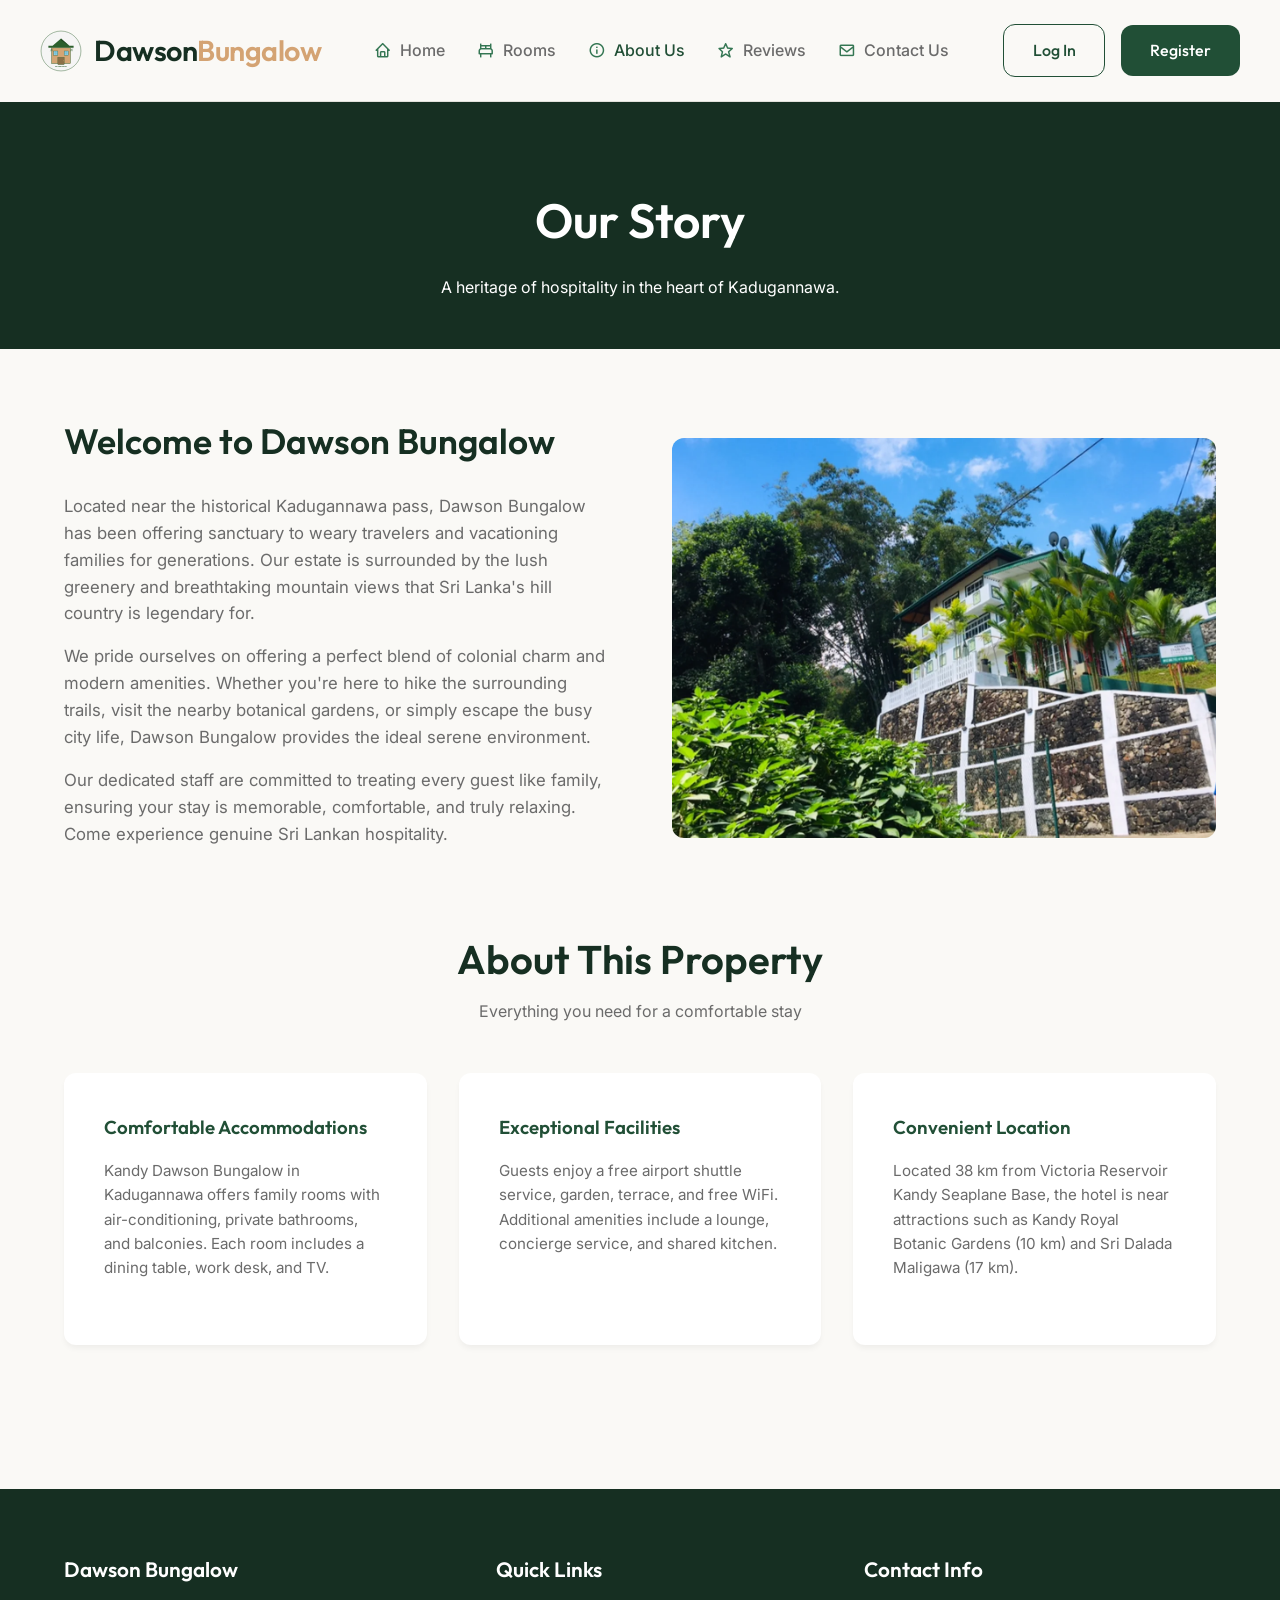
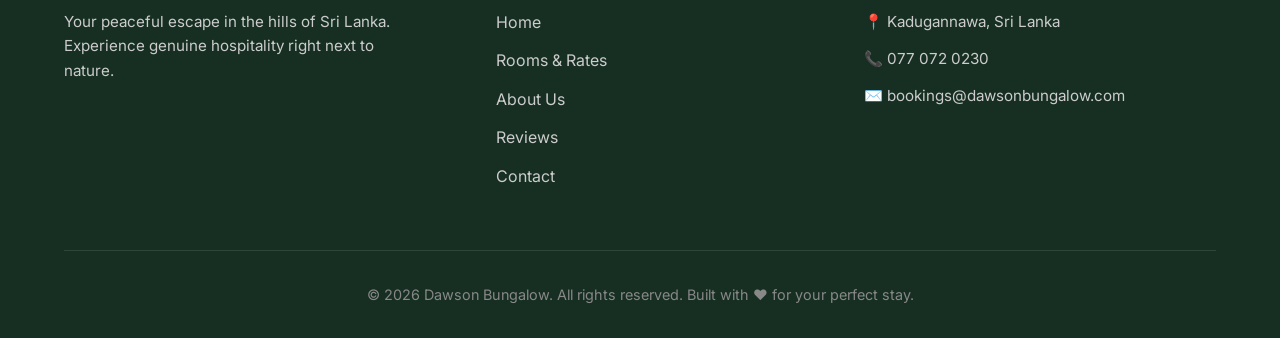
==== about.html @ fb382f40 "Add project files" ====
<!DOCTYPE html>
<html lang="en">
<head>
    <meta charset="UTF-8">
    <meta name="viewport" content="width=device-width, initial-scale=1.0">
    <title>About Us | Dawson Bungalow</title>
    <link rel="stylesheet" href="assets/css/styles.css">
    <link rel="icon" type="image/svg+xml" href="assets/images/logo.svg">
    <style>
        .page-header {
            background-color: var(--primary-dark);
            color: white;
            padding: 5rem 0 3rem;
            text-align: center;
        }
        .page-header h1 {
            color: white;
            font-size: 3rem;
            margin-bottom: 1rem;
        }
        .about-content {
            display: flex;
            gap: 4rem;
            align-items: center;
            padding: 4rem 0;
        }
        .about-text {
            flex: 1;
        }
        .about-text h2 {
            font-size: 2.2rem;
            margin-bottom: 1.5rem;
        }
        .about-text p {
            margin-bottom: 1rem;
            color: var(--text-light);
            font-size: 1.05rem;
        }
        .about-image {
            flex: 1;
            height: 400px;
            border-radius: var(--radius);
            overflow: hidden;
        }
        @media (max-width: 768px) {
            .about-content {
                flex-direction: column;
            }
        }
    </style>
    <link href='https://unpkg.com/boxicons@2.1.4/css/boxicons.min.css' rel='stylesheet'>
</head>
<body>
    <!-- Navbar -->
    <nav class="navbar container">
        <div class="nav-brand">
            <a href="index.html">
                <img src="assets/images/logo.svg" alt="Dawson Bungalow Logo" class="logo">
                <h1>Dawson<span>Bungalow</span></h1>
            </a>
        </div>
        <button class="mobile-menu-btn" aria-label="Toggle mobile menu">
            <span></span>
            <span></span>
            <span></span>
        </button>
        <ul class="nav-links">
            <li><a href="index.html">Home</a></li>
            <li><a href="rooms.html">Rooms</a></li>
            <li><a href="about.html" class="active">About Us</a></li>
            <li><a href="reviews.html">Reviews</a></li>
            <li><a href="contact.html">Contact Us</a></li>
        </ul>
        <div class="nav-actions">
            <a href="login.html" class="btn btn-outline">Log In</a>
            <a href="register.html" class="btn btn-primary">Register</a>
        </div>
    </nav>

    <!-- Page Header -->
    <div class="page-header">
        <div class="container">
            <h1>Our Story</h1>
            <p>A heritage of hospitality in the heart of Kadugannawa.</p>
        </div>
    </div>

    <!-- About Section -->
    <section class="container">
        <div class="about-content">
            <div class="about-text">
                <h2>Welcome to Dawson Bungalow</h2>
                <p>Located near the historical Kadugannawa pass, Dawson Bungalow has been offering sanctuary to weary travelers and vacationing families for generations. Our estate is surrounded by the lush greenery and breathtaking mountain views that Sri Lanka's hill country is legendary for.</p>
                <p>We pride ourselves on offering a perfect blend of colonial charm and modern amenities. Whether you're here to hike the surrounding trails, visit the nearby botanical gardens, or simply escape the busy city life, Dawson Bungalow provides the ideal serene environment.</p>
                <p>Our dedicated staff are committed to treating every guest like family, ensuring your stay is memorable, comfortable, and truly relaxing. Come experience genuine Sri Lankan hospitality.</p>
            </div>
            <div class="about-image">
                <img src="assets/images/123.webp" alt="Dawson Bungalow Exterior" style="width: 100%; height: 100%; object-fit: cover;">
            </div>
        </div>
    </section>

    <!-- Property Details Section -->
    <section class="container" style="padding-bottom: 5rem;">
        <div class="section-title">
            <h2>About This Property</h2>
            <p>Everything you need for a comfortable stay</p>
        </div>
        <div class="grid-3">
            <div style="background: var(--bg-white); padding: 2.5rem; border-radius: var(--radius); box-shadow: var(--shadow-sm);">
                <h3 style="margin-bottom: 1rem; color: var(--primary);">Comfortable Accommodations</h3>
                <p style="color: var(--text-light); font-size: 0.95rem;">Kandy Dawson Bungalow in Kadugannawa offers family rooms with air-conditioning, private bathrooms, and balconies. Each room includes a dining table, work desk, and TV.</p>
            </div>
            <div style="background: var(--bg-white); padding: 2.5rem; border-radius: var(--radius); box-shadow: var(--shadow-sm);">
                <h3 style="margin-bottom: 1rem; color: var(--primary);">Exceptional Facilities</h3>
                <p style="color: var(--text-light); font-size: 0.95rem;">Guests enjoy a free airport shuttle service, garden, terrace, and free WiFi. Additional amenities include a lounge, concierge service, and shared kitchen.</p>
            </div>
            <div style="background: var(--bg-white); padding: 2.5rem; border-radius: var(--radius); box-shadow: var(--shadow-sm);">
                <h3 style="margin-bottom: 1rem; color: var(--primary);">Convenient Location</h3>
                <p style="color: var(--text-light); font-size: 0.95rem;">Located 38 km from Victoria Reservoir Kandy Seaplane Base, the hotel is near attractions such as Kandy Royal Botanic Gardens (10 km) and Sri Dalada Maligawa (17 km).<br><br><small><i></i></small></p>
            </div>
        </div>
    </section>

    <!-- Footer -->
    <footer>
        <div class="container">
            <div class="footer-grid">
                <div class="footer-col">
                    <h3>Dawson Bungalow</h3>
                    <p>Your peaceful escape in the hills of Sri Lanka. Experience genuine hospitality right next to nature.</p>
                </div>
                <div class="footer-col" style="padding-left: 2rem;">
                    <h3>Quick Links</h3>
                    <a href="index.html">Home</a>
                    <a href="rooms.html">Rooms & Rates</a>
                    <a href="about.html">About Us</a>
                    <a href="reviews.html">Reviews</a>
                    <a href="contact.html">Contact</a>
                </div>
                <div class="footer-col">
                    <h3>Contact Info</h3>
                    <p>📍 Kadugannawa, Sri Lanka</p>
                    <p>📞 077 072 0230</p>
                    <p>✉️ bookings@dawsonbungalow.com</p>
                </div>
            </div>
            <div class="footer-bottom">
                &copy; 2026 Dawson Bungalow. All rights reserved. Built with ❤️ for your perfect stay.
            </div>
        </div>
    </footer>

    <!-- Back to Top Button -->
    <button id="backToTop" class="back-to-top" aria-label="Back to top">
        <i class='bx bx-chevron-up'></i>
    </button>

    <script src="assets/js/custom-alert.js"></script>
    <script src="assets/js/main.js"></script>
</body>
</html>
---- assets/css/styles.css ----
@import url('https://fonts.googleapis.com/css2?family=Outfit:wght@300;400;500;600;700&family=Inter:wght@400;500;600&display=swap');

:root {
  --primary-dark: #162f22;
  --primary: #214f36;
  --primary-light: #347653;
  --secondary: #d4a373;
  --secondary-light: #eaddcf;
  --bg-color: #faf9f6;
  /* Warm off-white */
  --bg-white: #ffffff;
  --text-main: #2b2b2b;
  --text-light: #6b6b6b;
  --border-color: #e2e0db;
  --transition: all 0.3s ease;
  --shadow-sm: 0 4px 6px -1px rgba(0, 0, 0, 0.05);
  --shadow-md: 0 10px 15px -3px rgba(0, 0, 0, 0.08);
  --radius: 12px;
}

* {
  margin: 0;
  padding: 0;
  box-sizing: border-box;
}


.room-slider {
  position: relative;
  width: 100%;
  height: 100%;
  overflow: hidden;
}

.room-slide {
  position: absolute;
  width: 100%;
  height: 100%;
  object-fit: cover;
  display: none;
}

.room-slide.active {
  display: block;
}

.slide-btn {
  position: absolute;
  top: 50%;
  transform: translateY(-50%);
  background: rgba(0, 0, 0, 0.5);
  color: white;
  border: none;
  padding: 6px 10px;
  cursor: pointer;
  z-index: 2;
}

.slide-btn.prev {
  left: 10px;
}

.slide-btn.next {
  right: 10px;
}

body {
  font-family: 'Inter', sans-serif;
  background-color: var(--bg-color);
  color: var(--text-main);
  line-height: 1.6;
}

h1,
h2,
h3,
h4,
h5,
h6 {
  font-family: 'Outfit', sans-serif;
  color: var(--primary-dark);
  font-weight: 600;
}

a {
  text-decoration: none;
  color: inherit;
  transition: var(--transition);
}

ul {
  list-style: none;
}

/* Utilities */
.container {
  max-width: 1200px;
  margin: 0 auto;
  padding: 0 1.5rem;
}

@media (max-width: 600px) {
  .container {
    padding: 0 1rem;
  }
}

.btn {
  display: inline-block;
  padding: 0.8rem 1.8rem;
  border-radius: var(--radius);
  font-weight: 500;
  font-family: 'Outfit', sans-serif;
  cursor: pointer;
  transition: var(--transition);
  border: none;
  text-align: center;
}

.btn-primary {
  background-color: var(--primary);
  color: white;
}

.btn-primary:hover {
  background-color: var(--primary-dark);
  transform: translateY(-2px);
  box-shadow: var(--shadow-md);
}

.btn-secondary {
  background-color: var(--secondary);
  color: white;
}

.btn-secondary:hover {
  background-color: #c09164;
  transform: translateY(-2px);
}

.btn-outline {
  border: 1px solid var(--primary);
  color: var(--primary);
  background: transparent;
}

.btn-outline:hover {
  background-color: var(--primary);
  color: white;
}

/* Image Placeholders */
.img-placeholder {
  background-color: #e5e5e5;
  display: flex;
  align-items: center;
  justify-content: center;
  color: #999;
  font-family: 'Outfit', sans-serif;
  text-transform: uppercase;
  letter-spacing: 2px;
  font-size: 0.9rem;
}

/* Navbar */
.navbar {
  display: flex;
  justify-content: space-between;
  align-items: center;
  padding: 1.5rem 0;
  border-bottom: 1px solid var(--border-color);
}

.nav-brand {
  display: flex;
  align-items: center;
}

.nav-brand a {
  display: inline-flex;
  align-items: center;
  gap: 0.75rem;
}

.nav-brand img {
  width: 42px;
  height: 42px;
  display: block;
  object-fit: contain;
}

.nav-brand h1 {
  font-size: 1.8rem;
  letter-spacing: -0.5px;
  margin: 0;
  line-height: 1;
}

.nav-brand span {
  color: var(--secondary);
}

.nav-links {
  display: flex;
  gap: 2rem;
  align-items: center;
}

.nav-links li a {
  font-weight: 500;
  color: var(--text-light);
  display: flex;
  align-items: center;
  gap: 8px;
  transition: var(--transition);
}

.nav-links li a i {
  color: var(--primary-light);
  font-size: 1.1rem;
}

.nav-links li a:hover,
.nav-links li a.active {
  color: var(--primary);
}

.nav-actions {
  display: flex;
  gap: 1rem;
  align-items: center;
}

.mobile-only-actions,
.mobile-sidebar-header {
  display: none;
}

/* Hero Section */
.hero {
  height: 80vh;
  min-height: 600px;
  position: relative;
  overflow: hidden;
  border-radius: 0 0 40px 40px;
  margin-bottom: 4rem;
}

.hero-overlay {
  position: absolute;
  top: 0;
  left: 0;
  width: 100%;
  height: 100%;
  background: linear-gradient(to bottom, rgba(0, 0, 0, 0.2) 0%, rgba(22, 47, 34, 0.7) 100%);
  z-index: 1;
}

/* Hero Slideshow */
.hero-slideshow {
  position: absolute;
  width: 100%;
  height: 100%;
  top: 0;
  left: 0;
  background-color: var(--primary-dark);
}

.hero-slide {
  position: absolute;
  top: 0;
  left: 0;
  width: 100%;
  height: 100%;
  object-fit: cover;
  opacity: 0;
  transition: opacity 1.5s ease-in-out;
}

.hero-slide.active {
  opacity: 1;
}

.hero-content {
  position: absolute;
  top: 50%;
  left: 50%;
  transform: translate(-50%, -50%);
  z-index: 2;
  text-align: center;
  color: white;
  width: 90%;
  max-width: 800px;
}

.hero-content h1 {
  color: white;
  font-size: 4rem;
  margin-bottom: 1rem;
  line-height: 1.1;
}

.hero-content p {
  font-size: 1.2rem;
  margin-bottom: 2rem;
  opacity: 0.9;
}

/* Slider Arrows */
.slider-arrow {
  position: absolute;
  top: 50%;
  transform: translateY(-50%);
  z-index: 3;
  background: rgba(255, 255, 255, 0.2);
  border: none;
  color: white;
  font-size: 2rem;
  width: 50px;
  height: 50px;
  border-radius: 50%;
  cursor: pointer;
  display: flex;
  align-items: center;
  justify-content: center;
  transition: all 0.3s ease;
  backdrop-filter: blur(10px);
  opacity: 0;
}

.hero:hover .slider-arrow {
  opacity: 1;
}

.slider-arrow:hover {
  background: rgba(255, 255, 255, 0.3);
  transform: translateY(-50%) scale(1.1);
}

.slider-prev {
  left: 2rem;
}

.slider-next {
  right: 2rem;
}

/* =============================================
   Guesthouse Gallery Section — Premium Redesign
   ============================================= */

.gh-gallery-section {
  background: linear-gradient(180deg, var(--bg-color) 0%, #edf4ef 50%, var(--bg-color) 100%);
  padding: 2rem 0 6rem;
}

/* Header */
.gh-header {
  text-align: center;
  margin-bottom: 3rem;
}

.gh-eyebrow {
  display: inline-block;
  background: linear-gradient(135deg, var(--primary-light), var(--secondary));
  color: #fff;
  font-family: 'Outfit', sans-serif;
  font-size: 0.8rem;
  font-weight: 600;
  letter-spacing: 2px;
  text-transform: uppercase;
  padding: 0.35rem 1.1rem;
  border-radius: 50px;
  margin-bottom: 1rem;
}

.gh-header h2 {
  font-size: 2.5rem;
  margin-bottom: 0.5rem;
}

.gh-header p {
  color: var(--text-light);
  font-size: 1.05rem;
}

/* Video wrapper */
.gh-video-wrapper {
  position: relative;
  max-width: 960px;
  margin: 0 auto 3rem;
  border-radius: 20px;
  overflow: hidden;
  box-shadow: 0 20px 60px rgba(33, 79, 54, 0.22), 0 4px 16px rgba(0,0,0,0.12);
}

.gh-video {
  width: 100%;
  display: block;
  max-height: 540px;
  object-fit: cover;
  background: #000;
}

/* Floating badge */
.gh-video-badge {
  position: absolute;
  top: 1.2rem;
  left: 1.2rem;
  z-index: 3;
  background: rgba(33, 79, 54, 0.88);
  backdrop-filter: blur(8px);
  color: #fff;
  font-family: 'Outfit', sans-serif;
  font-size: 0.82rem;
  font-weight: 600;
  letter-spacing: 1px;
  padding: 0.4rem 1rem;
  border-radius: 50px;
  display: flex;
  align-items: center;
  gap: 0.45rem;
}

.gh-video-badge span {
  font-size: 0.75rem;
}

/* Green ambient glow below video */
.gh-video-glow {
  position: absolute;
  bottom: -30px;
  left: 50%;
  transform: translateX(-50%);
  width: 70%;
  height: 60px;
  background: radial-gradient(ellipse at center, rgba(52,118,83,0.35) 0%, transparent 70%);
  pointer-events: none;
}

/* Divider */
.gh-divider {
  display: flex;
  align-items: center;
  gap: 1rem;
  margin: 0 auto 2.5rem;
  max-width: 960px;
}

.gh-divider::before,
.gh-divider::after {
  content: '';
  flex: 1;
  height: 1px;
  background: linear-gradient(to right, transparent, var(--border-color));
}

.gh-divider::after {
  background: linear-gradient(to left, transparent, var(--border-color));
}

.gh-divider span {
  font-family: 'Outfit', sans-serif;
  font-size: 0.82rem;
  font-weight: 600;
  letter-spacing: 2px;
  text-transform: uppercase;
  color: var(--text-light);
  white-space: nowrap;
}

/* Image Slideshow */
.guesthouse-slideshow {
  position: relative;
  width: 100%;
  max-width: 960px;
  margin: 0 auto;
  height: 420px;
  border-radius: 20px;
  overflow: hidden;
  box-shadow: 0 20px 60px rgba(33, 79, 54, 0.18), 0 4px 16px rgba(0,0,0,0.1);
}

@media (min-width: 768px) {
  .guesthouse-slideshow {
    height: 500px;
  }
}

@media (min-width: 1024px) {
  .guesthouse-slideshow {
    height: 580px;
  }
}

.guesthouse-slide {
  position: absolute;
  top: 0;
  left: 0;
  width: 100%;
  height: 100%;
  object-fit: cover;
  opacity: 0;
  transition: opacity 0.6s ease;
}

.guesthouse-slide.active {
  opacity: 1;
}

/* Caption overlay (bottom gradient + counter) */
.gh-slide-overlay {
  position: absolute;
  bottom: 0;
  left: 0;
  right: 0;
  height: 90px;
  background: linear-gradient(to top, rgba(22,47,34,0.75) 0%, transparent 100%);
  z-index: 2;
  display: flex;
  align-items: flex-end;
  padding: 1rem 1.2rem;
}

.gh-slide-counter {
  font-family: 'Outfit', sans-serif;
  font-size: 0.85rem;
  font-weight: 600;
  color: rgba(255,255,255,0.85);
  letter-spacing: 1px;
}

/* Arrows — hidden by default, revealed on hover */
.guesthouse-arrow {
  position: absolute;
  top: 50%;
  transform: translateY(-50%) scale(0.85);
  z-index: 3;
  background: rgba(255, 255, 255, 0.15);
  backdrop-filter: blur(12px);
  border: 1px solid rgba(255,255,255,0.3);
  color: #fff;
  font-size: 1.3rem;
  width: 46px;
  height: 46px;
  border-radius: 50%;
  cursor: pointer;
  display: flex;
  align-items: center;
  justify-content: center;
  transition: all 0.3s ease;
  opacity: 0;
}

.guesthouse-slideshow:hover .guesthouse-arrow {
  opacity: 1;
  transform: translateY(-50%) scale(1);
}

.guesthouse-arrow:hover {
  background: rgba(33, 79, 54, 0.85);
  border-color: transparent;
  transform: translateY(-50%) scale(1.08) !important;
}

.guesthouse-prev { left: 1.1rem; }
.guesthouse-next { right: 1.1rem; }

/* Dot indicators */
.gh-dots {
  position: absolute;
  bottom: 1.1rem;
  right: 1.2rem;
  display: flex;
  gap: 6px;
  z-index: 4;
}

.gh-dot {
  width: 7px;
  height: 7px;
  border-radius: 50%;
  background: rgba(255,255,255,0.45);
  cursor: pointer;
  transition: all 0.3s ease;
}

.gh-dot.active {
  background: #fff;
  transform: scale(1.35);
  box-shadow: 0 0 6px rgba(255,255,255,0.6);
}

/* Booking Bar */
.booking-bar {
  background: rgba(255, 255, 255, 0);
  backdrop-filter: blur(20px);
  -webkit-backdrop-filter: blur(12px);
  padding: 2rem;
  border-radius: 20px;
  box-shadow: 0 8px 32px rgba(0, 0, 0, 0.15);
  border: 1px solid rgba(255, 255, 255, 0.2);
  max-width: 900px;
  margin: -120px auto 4rem;
  position: relative;
  z-index: 10;
  transition: all 0.3s ease;
}

.booking-bar:hover {
  transform: translateY(-4px);
  box-shadow: 0 12px 40px rgba(0, 0, 0, 0.2);
}

/* Search row */
.avail-search-wrap {
  display: flex;
  flex-wrap: wrap;
  gap: 1rem;
  align-items: flex-end;
  justify-content: center;
}

/* Each field */
.avail-field {
  display: flex;
  flex-direction: column;
  flex: 1;
  min-width: 150px;
}

.avail-field label {
  font-weight: 600;
  font-size: 0.85rem;
  color: rgb(16, 16, 16);
  margin-bottom: 6px;
}

.avail-field input {
  width: 100%;
  padding: 0.8rem;
  border: none;
  border-radius: 8px;
  font-family: inherit;
  font-size: 0.9rem;
  background: white;
  color: #333;
  outline: none;
  box-sizing: border-box;
}

.avail-field input:focus {
  box-shadow: 0 0 0 2px var(--primary);
}

/* Button */
.avail-btn {
  width: 100%;
  padding: 0.8rem 1.4rem;
  font-size: 0.95rem;
  border-radius: 8px;
  background: #f4c542;
  color: #000;
  font-weight: 600;
  border: none;
  cursor: pointer;
  transition: all 0.3s ease;
  white-space: nowrap;
}

.avail-btn:hover {
  background: white;
  transform: scale(1.03);
}

/* Responsive */
@media (max-width: 600px) {
  .booking-bar {
    margin: -60px 1rem 3rem;
    padding: 1.5rem;
  }

  .avail-field {
    min-width: 100%;
  }

  .avail-btn {
    margin-top: 0.5rem;
  }
}

.booking-group {
  flex: 1;
  display: flex;
  flex-direction: column;
}

.booking-group label {
  font-size: 0.85rem;
  font-weight: 600;
  color: var(--text-light);
  margin-bottom: 0.5rem;
  text-transform: uppercase;
}

.booking-group input,
.booking-group select {
  padding: 0.8rem;
  border: 1px solid var(--border-color);
  border-radius: 6px;
  font-family: inherit;
  font-size: 1rem;
}

.booking-group input:focus,
.booking-group select:focus {
  outline: none;
  border-color: var(--primary);
}

/* Sections */
.section-title {
  text-align: center;
  margin-bottom: 3rem;
}

.section-title h2 {
  font-size: 2.5rem;
  margin-bottom: 0.5rem;
}

.section-title p {
  color: var(--text-light);
}

/* Cards Wrapper */
.grid-3 {
  display: grid;
  grid-template-columns: repeat(3, 1fr);
  gap: 2rem;
}

@media (max-width: 768px) {
  .grid-3 {
    grid-template-columns: repeat(2, 1fr);
  }
}

@media (max-width: 600px) {
  .grid-3 {
    grid-template-columns: 1fr;
  }
}

/* Room Card */
.room-card {
  background: var(--bg-white);
  border-radius: var(--radius);
  overflow: hidden;
  box-shadow: var(--shadow-sm);
  transition: var(--transition);
}

.room-card:hover {
  transform: translateY(-5px);
  box-shadow: var(--shadow-md);
}

.room-img {
  height: 220px;
  width: 100%;
}

.room-info {
  padding: 1.5rem;
}

.room-info h3 {
  font-size: 1.4rem;
  margin-bottom: 0.5rem;
}

.room-features {
  display: flex;
  flex-wrap: wrap;
  align-items: center;
  gap: 1rem;
  color: var(--text-light);
  font-size: 0.9rem;
  margin-bottom: 1rem;
}

.room-price {
  font-size: 1.25rem;
  font-weight: 600;
  color: var(--primary);
  display: flex;
  justify-content: space-between;
  align-items: center;
}

/* Authentication Forms */
.auth-wrapper {
  display: flex;
  justify-content: center;
  align-items: center;
  min-height: 80vh;
  padding: 2rem 0;
}

.auth-container {
  background: var(--bg-white);
  width: 100%;
  max-width: 450px;
  padding: 3rem;
  border-radius: var(--radius);
  box-shadow: var(--shadow-md);
}

.auth-container h2 {
  font-size: 2rem;
  margin-bottom: 0.5rem;
  text-align: center;
}

.auth-container>p {
  text-align: center;
  color: var(--text-light);
  margin-bottom: 2rem;
}

.form-group {
  margin-bottom: 1.5rem;
}

.form-group label {
  display: block;
  margin-bottom: 0.5rem;
  font-weight: 500;
  font-size: 0.95rem;
}

.form-group input,
.form-group textarea {
  width: 100%;
  padding: 0.9rem;
  border: 1px solid var(--border-color);
  border-radius: 6px;
  font-family: inherit;
  transition: var(--transition);
}

.form-group input:focus,
.form-group textarea:focus {
  outline: none;
  border-color: var(--primary);
  box-shadow: 0 0 0 3px rgba(33, 79, 54, 0.1);
}

.auth-footer {
  margin-top: 2rem;
  text-align: center;
  font-size: 0.9rem;
  color: var(--text-light);
}

.auth-footer a {
  color: var(--primary);
  font-weight: 600;
}

.auth-footer a:hover {
  text-decoration: underline;
}

/* Footer */
footer {
  background-color: var(--primary-dark);
  color: white;
  padding: 4rem 0 2rem;
  margin-top: 4rem;
}

.footer-grid {
  display: grid;
  grid-template-columns: repeat(auto-fit, minmax(250px, 1fr));
  gap: 3rem;
  margin-bottom: 3rem;
}

.footer-col h3 {
  color: white;
  margin-bottom: 1.5rem;
  font-size: 1.3rem;
}

.footer-col p {
  color: #ccc;
  font-size: 0.95rem;
  margin-bottom: 0.8rem;
}

.footer-col a {
  color: #ccc;
  display: block;
  margin-bottom: 0.8rem;
}

.footer-col a:hover {
  color: var(--secondary);
}

.footer-bottom {
  text-align: center;
  padding-top: 2rem;
  border-top: 1px solid rgba(255, 255, 255, 0.1);
  color: #888;
  font-size: 0.9rem;
}

/* Back to Top Button */
.back-to-top {
  position: fixed;
  bottom: 2rem;
  right: 2rem;
  width: 50px;
  height: 50px;
  background-color: rgba(33, 79, 54, 0.4);
  color: white;
  border: none;
  border-radius: 50%;
  cursor: pointer;
  display: none;
  align-items: center;
  justify-content: center;
  font-size: 1.5rem;
  box-shadow: var(--shadow-md);
  transition: all 0.3s ease;
  z-index: 999;
  backdrop-filter: blur(10px);
}

.back-to-top.show {
  display: flex;
}

.back-to-top:hover {
  background-color: rgba(22, 47, 34, 0.6);
  transform: translateY(-5px);
  box-shadow: 0 12px 40px rgba(0, 0, 0, 0.2);
}

@media (max-width: 600px) {
  .back-to-top {
    bottom: 1.5rem;
    right: 1.5rem;
    width: 45px;
    height: 45px;
  }
}

/* Mobile Menu Button */
.mobile-menu-btn {
  display: none;
  flex-direction: column;
  gap: 5px;
  background: none;
  border: none;
  cursor: pointer;
  padding: 5px;
}

.mobile-menu-btn span {
  width: 25px;
  height: 3px;
  background-color: var(--primary-dark);
  transition: var(--transition);
  border-radius: 2px;
}

/* Responsive */
/* Responsive Navigation (Mobile Sidebar) */
@media (max-width: 768px) {
  .navbar {
    padding: 1rem 1.5rem;
  }

  .mobile-menu-btn {
    display: flex;
    z-index: 1002;
  }

  /* Side Drawer (Admin Sidebar Style) */
  .nav-links {
    position: fixed;
    top: 0;
    left: -100%;
    width: 280px;
    height: 100vh;
    background: var(--primary-dark);
    display: flex;
    flex-direction: column;
    align-items: flex-start;
    padding: 0;
    gap: 0;
    box-shadow: 5px 0 25px rgba(0,0,0,0.2);
    transition: left 0.4s cubic-bezier(0.4, 0, 0.2, 1);
    z-index: 1001;
    overflow-y: auto;
  }

  .nav-links.active {
    left: 0;
    display: flex;
  }

  /* Sidebar Branding */
  .mobile-sidebar-header {
    display: flex;
    justify-content: space-between;
    align-items: center;
    width: 100%;
    padding: 2rem 1.5rem !important;
    margin-bottom: 1rem;
    border-bottom: 1px solid rgba(255,255,255,0.1);
    background: rgba(0,0,0,0.15);
  }

  .mobile-sidebar-header h2 {
    font-family: 'Outfit', sans-serif;
    font-size: 1.5rem;
    font-weight: 700;
    color: white;
    margin: 0;
  }

  .mobile-sidebar-header h2 span {
    color: var(--secondary);
  }

  .mobile-close-btn {
    background: none;
    border: none;
    color: white;
    font-size: 1.8rem;
    cursor: pointer;
    display: flex;
    align-items: center;
    justify-content: center;
    padding: 0;
    transition: color 0.3s ease;
  }

  .mobile-close-btn:hover {
    color: #ff6b6b;
  }

  .nav-links li {
    width: 100%;
    padding: 0 1rem;
  }

  .nav-links li a {
    display: flex;
    align-items: center;
    padding: 0.8rem 1rem;
    margin: 0.2rem 0;
    font-size: 1.05rem;
    font-weight: 500;
    color: rgba(255,255,255,0.7) !important;
    border-radius: 8px;
  }

  .nav-links li a:hover,
  .nav-links li a.active {
    background: rgba(255,255,255,0.1);
    color: #fff !important;
  }

  .nav-links li a i {
    margin-right: 12px;
    font-size: 1.25rem;
    color: var(--secondary) !important;
    width: 20px;
    text-align: center;
  }

  /* Link actions injected via JS */
  .mobile-only-actions {
    display: block;
    width: 100%;
    margin-top: 1rem;
    padding-top: 1rem;
    border-top: 1px solid rgba(255,255,255,0.1);
  }

  .nav-actions {
    display: none !important;
  }

  .nav-backdrop {
    position: fixed;
    top: 0;
    left: 0;
    width: 100%;
    height: 100%;
    background: rgba(0,0,0,0.5);
    backdrop-filter: blur(4px);
    z-index: 1000;
    opacity: 0;
    visibility: hidden;
    transition: all 0.3s ease;
  }

  .nav-backdrop.active {
    opacity: 1;
    visibility: visible;
  }

  .hero-content h1 {
    font-size: 2.2rem;
  }

  .booking-bar {
    flex-direction: column;
    margin: -40px 1.5rem 3rem;
    align-items: stretch;
    gap: 1.2rem;
    padding: 1.5rem;
  }
}

/* Modal Styles */
.modal-overlay {
  position: fixed;
  top: 0;
  left: 0;
  width: 100%;
  height: 100%;
  background: rgba(0, 0, 0, 0.6);
  backdrop-filter: blur(4px);
  display: flex;
  justify-content: center;
  align-items: center;
  z-index: 1000;
  opacity: 0;
  visibility: hidden;
  transition: opacity 0.3s ease, visibility 0.3s ease;
}

.modal-overlay.active {
  opacity: 1;
  visibility: visible;
}

.modal-content {
  background: var(--bg-white);
  width: 90%;
  max-width: 550px;
  border-radius: var(--radius);
  padding: 2.5rem;
  position: relative;
  transform: translateY(-20px);
  transition: transform 0.3s ease;
  box-shadow: var(--shadow-md);
  max-height: 90vh;
  overflow-y: auto;
}

.modal-overlay.active .modal-content {
  transform: translateY(0);
}

.modal-close {
  position: absolute;
  top: 1.5rem;
  right: 1.5rem;
  background: none;
  border: none;
  font-size: 1.5rem;
  cursor: pointer;
  color: var(--text-light);
  line-height: 1;
  transition: color 0.3s ease;
}

.modal-close:hover {
  color: var(--text-main);
}

.modal-header {
  margin-bottom: 2rem;
  text-align: center;
}

.modal-header h2 {
  font-size: 1.8rem;
  margin-bottom: 0.5rem;
}

.modal-header p {
  color: var(--text-light);
  font-size: 0.95rem;
}

.modal-form .form-row {
  display: flex;
  gap: 1rem;
  margin-bottom: 1.5rem;
}

.modal-form .form-group {
  flex: 1;
  margin-bottom: 0;
}

.modal-form .form-group textarea {
  resize: vertical;
  min-height: 100px;
}

.modal-form .btn-submit {
  width: 100%;
  margin-top: 1rem;
}

@media (max-width: 600px) {
  .modal-form .form-row {
    flex-direction: column;
  }
}
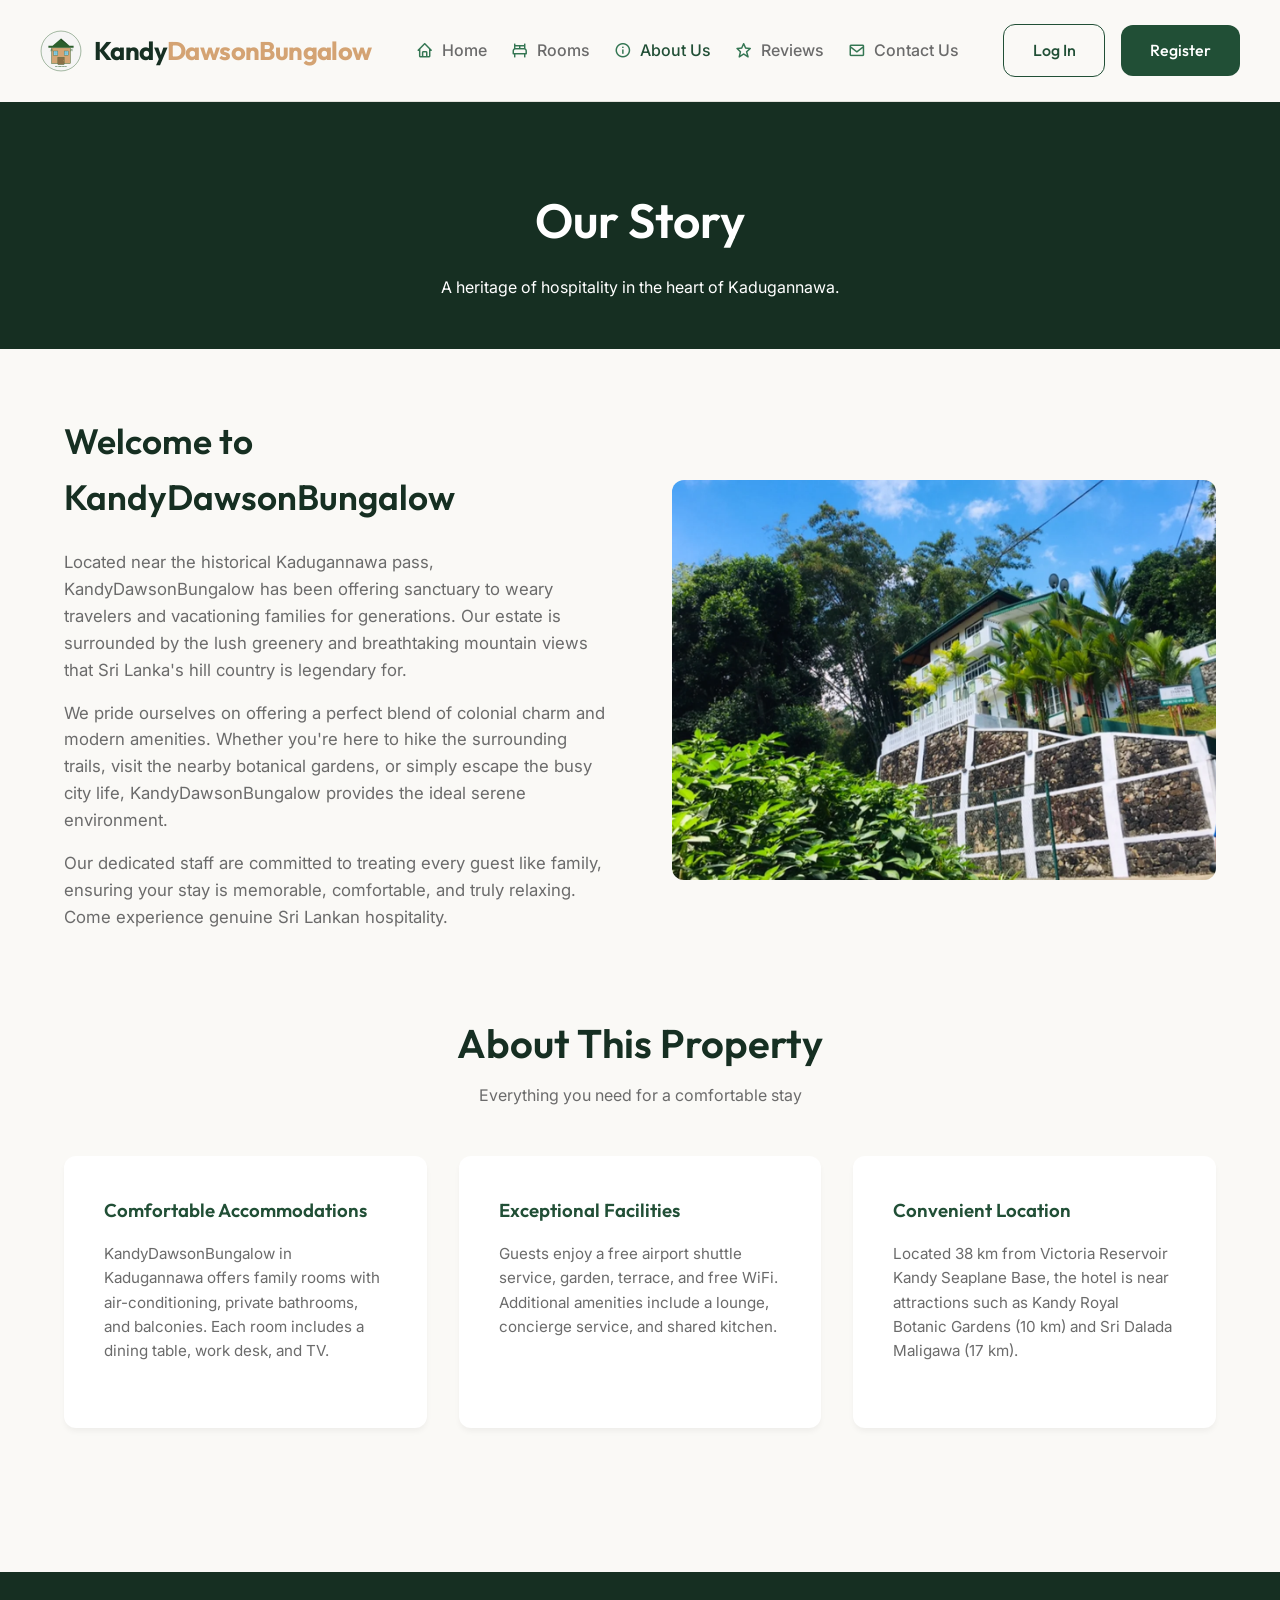
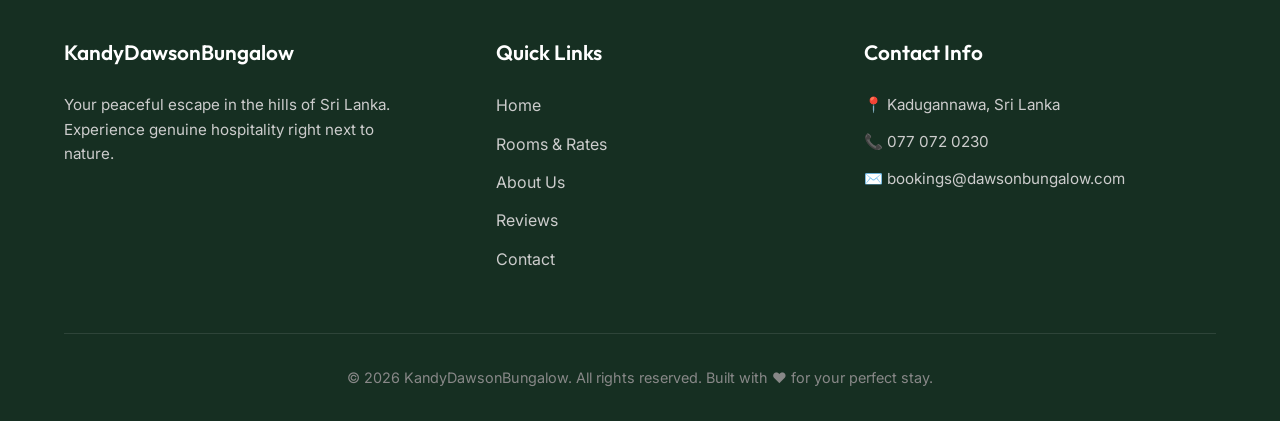
==== commit 2314ace2: "Updated booking form validation" ====
--- a/about.html
+++ b/about.html
@@ -3,7 +3,7 @@
 <head>
     <meta charset="UTF-8">
     <meta name="viewport" content="width=device-width, initial-scale=1.0">
-    <title>About Us | Dawson Bungalow</title>
+    <title>About Us | KandyDawsonBungalow</title>
     <link rel="stylesheet" href="assets/css/styles.css">
     <link rel="icon" type="image/svg+xml" href="assets/images/logo.svg">
     <style>
@@ -55,8 +55,8 @@
     <nav class="navbar container">
         <div class="nav-brand">
             <a href="index.html">
-                <img src="assets/images/logo.svg" alt="Dawson Bungalow Logo" class="logo">
-                <h1>Dawson<span>Bungalow</span></h1>
+                <img src="assets/images/logo.svg" alt="KandyDawsonBungalow Logo" class="logo">
+                <h1>Kandy<span>DawsonBungalow</span></h1>
             </a>
         </div>
         <button class="mobile-menu-btn" aria-label="Toggle mobile menu">
@@ -89,13 +89,13 @@
     <section class="container">
         <div class="about-content">
             <div class="about-text">
-                <h2>Welcome to Dawson Bungalow</h2>
-                <p>Located near the historical Kadugannawa pass, Dawson Bungalow has been offering sanctuary to weary travelers and vacationing families for generations. Our estate is surrounded by the lush greenery and breathtaking mountain views that Sri Lanka's hill country is legendary for.</p>
-                <p>We pride ourselves on offering a perfect blend of colonial charm and modern amenities. Whether you're here to hike the surrounding trails, visit the nearby botanical gardens, or simply escape the busy city life, Dawson Bungalow provides the ideal serene environment.</p>
+                <h2>Welcome to KandyDawsonBungalow</h2>
+                <p>Located near the historical Kadugannawa pass, KandyDawsonBungalow has been offering sanctuary to weary travelers and vacationing families for generations. Our estate is surrounded by the lush greenery and breathtaking mountain views that Sri Lanka's hill country is legendary for.</p>
+                <p>We pride ourselves on offering a perfect blend of colonial charm and modern amenities. Whether you're here to hike the surrounding trails, visit the nearby botanical gardens, or simply escape the busy city life, KandyDawsonBungalow provides the ideal serene environment.</p>
                 <p>Our dedicated staff are committed to treating every guest like family, ensuring your stay is memorable, comfortable, and truly relaxing. Come experience genuine Sri Lankan hospitality.</p>
             </div>
             <div class="about-image">
-                <img src="assets/images/123.webp" alt="Dawson Bungalow Exterior" style="width: 100%; height: 100%; object-fit: cover;">
+                <img src="assets/images/123.webp" alt="KandyDawsonBungalow Exterior" style="width: 100%; height: 100%; object-fit: cover;">
             </div>
         </div>
     </section>
@@ -109,7 +109,7 @@
         <div class="grid-3">
             <div style="background: var(--bg-white); padding: 2.5rem; border-radius: var(--radius); box-shadow: var(--shadow-sm);">
                 <h3 style="margin-bottom: 1rem; color: var(--primary);">Comfortable Accommodations</h3>
-                <p style="color: var(--text-light); font-size: 0.95rem;">Kandy Dawson Bungalow in Kadugannawa offers family rooms with air-conditioning, private bathrooms, and balconies. Each room includes a dining table, work desk, and TV.</p>
+                <p style="color: var(--text-light); font-size: 0.95rem;">KandyDawsonBungalow in Kadugannawa offers family rooms with air-conditioning, private bathrooms, and balconies. Each room includes a dining table, work desk, and TV.</p>
             </div>
             <div style="background: var(--bg-white); padding: 2.5rem; border-radius: var(--radius); box-shadow: var(--shadow-sm);">
                 <h3 style="margin-bottom: 1rem; color: var(--primary);">Exceptional Facilities</h3>
@@ -127,7 +127,7 @@
         <div class="container">
             <div class="footer-grid">
                 <div class="footer-col">
-                    <h3>Dawson Bungalow</h3>
+                    <h3>KandyDawsonBungalow</h3>
                     <p>Your peaceful escape in the hills of Sri Lanka. Experience genuine hospitality right next to nature.</p>
                 </div>
                 <div class="footer-col" style="padding-left: 2rem;">
@@ -146,7 +146,7 @@
                 </div>
             </div>
             <div class="footer-bottom">
-                &copy; 2026 Dawson Bungalow. All rights reserved. Built with ❤️ for your perfect stay.
+                &copy; 2026 KandyDawsonBungalow. All rights reserved. Built with ❤️ for your perfect stay.
             </div>
         </div>
     </footer>
--- a/assets/css/styles.css
+++ b/assets/css/styles.css
@@ -190,10 +190,12 @@
 }
 
 .nav-brand h1 {
-  font-size: 1.8rem;
-  letter-spacing: -0.5px;
+  font-size: 1.6rem;
+  letter-spacing: -0.6px;
   margin: 0;
   line-height: 1;
+  font-weight: 700;
+  white-space: nowrap;
 }
 
 .nav-brand span {
@@ -202,8 +204,39 @@
 
 .nav-links {
   display: flex;
-  gap: 2rem;
-  align-items: center;
+  gap: 1.5rem;
+  align-items: center;
+}
+
+/* Medium screen adjustments for desktop to prevent navbar wrapping */
+@media (min-width: 1025px) and (max-width: 1200px) {
+  .navbar {
+    padding: 1.2rem 0;
+  }
+  .nav-brand h1 {
+    font-size: 1.35rem;
+    letter-spacing: -0.4px;
+  }
+  .nav-brand img {
+    width: 36px;
+    height: 36px;
+  }
+  .nav-brand a {
+    gap: 0.5rem;
+  }
+  .nav-links {
+    gap: 1rem;
+  }
+  .nav-links li a {
+    font-size: 0.95rem;
+  }
+  .nav-actions {
+    gap: 0.75rem;
+  }
+  .btn {
+    padding: 0.7rem 1.3rem;
+    font-size: 0.9rem;
+  }
 }
 
 .nav-links li a {
@@ -980,7 +1013,7 @@
 
 /* Responsive */
 /* Responsive Navigation (Mobile Sidebar) */
-@media (max-width: 768px) {
+@media (max-width: 1024px) {
   .navbar {
     padding: 1rem 1.5rem;
   }
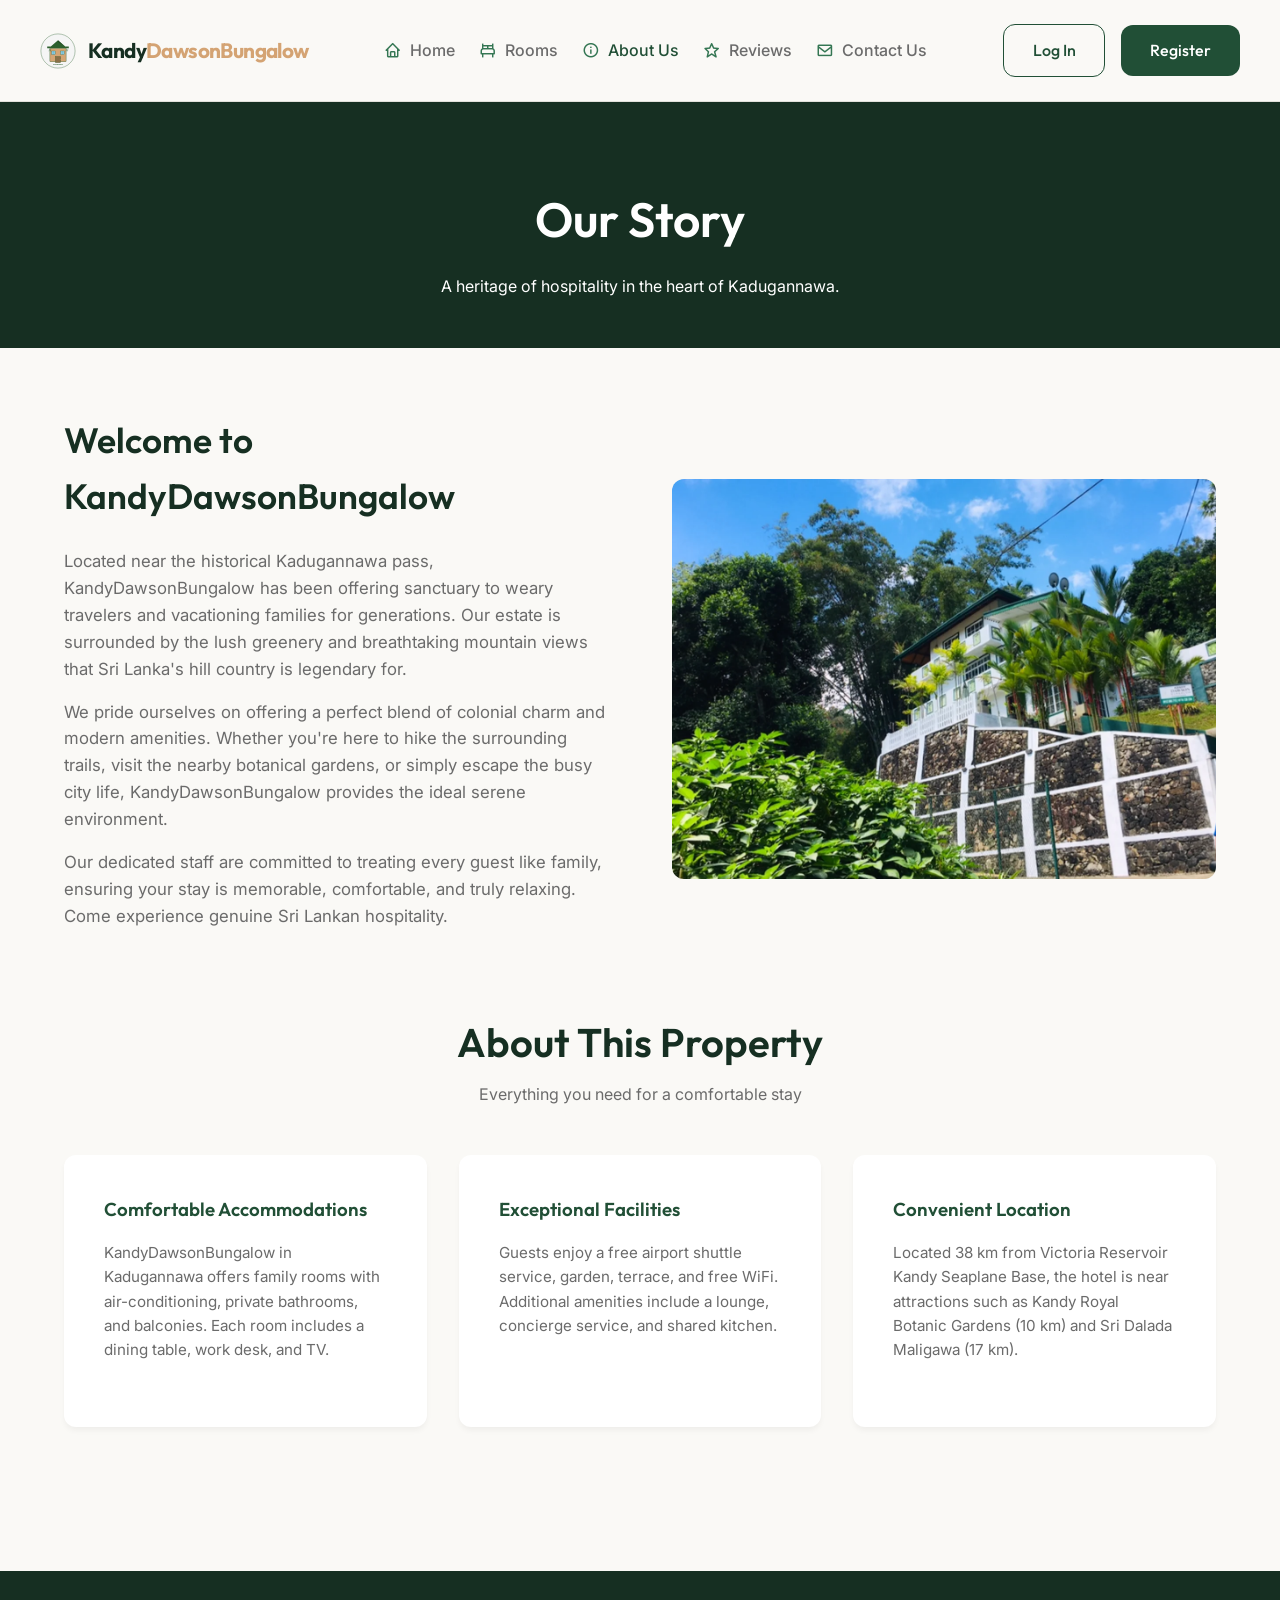
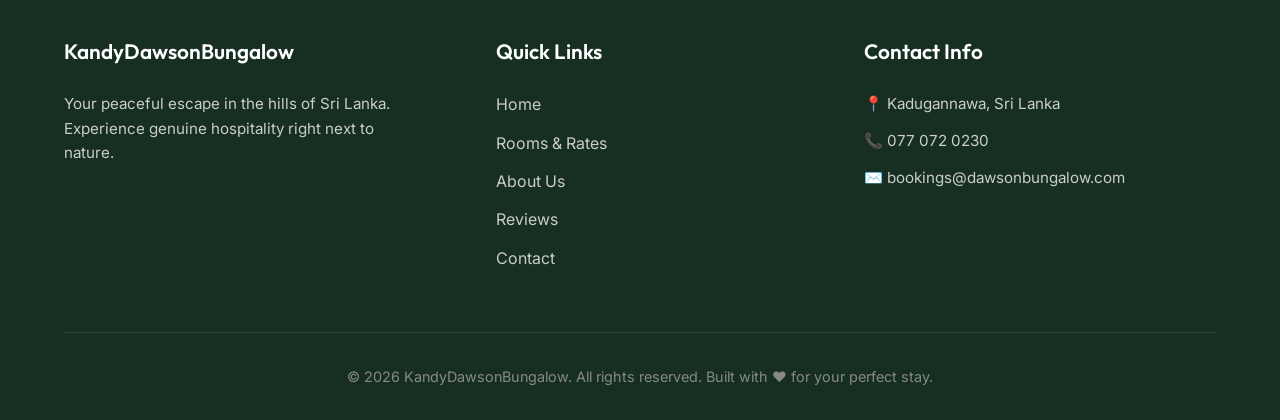
==== commit 12e07a63: "update deployment code" ====
--- a/about.html
+++ b/about.html
@@ -52,30 +52,32 @@
 </head>
 <body>
     <!-- Navbar -->
-    <nav class="navbar container">
-        <div class="nav-brand">
-            <a href="index.html">
-                <img src="assets/images/logo.svg" alt="KandyDawsonBungalow Logo" class="logo">
-                <h1>Kandy<span>DawsonBungalow</span></h1>
-            </a>
-        </div>
-        <button class="mobile-menu-btn" aria-label="Toggle mobile menu">
-            <span></span>
-            <span></span>
-            <span></span>
-        </button>
-        <ul class="nav-links">
-            <li><a href="index.html">Home</a></li>
-            <li><a href="rooms.html">Rooms</a></li>
-            <li><a href="about.html" class="active">About Us</a></li>
-            <li><a href="reviews.html">Reviews</a></li>
-            <li><a href="contact.html">Contact Us</a></li>
-        </ul>
-        <div class="nav-actions">
-            <a href="login.html" class="btn btn-outline">Log In</a>
-            <a href="register.html" class="btn btn-primary">Register</a>
-        </div>
-    </nav>
+    <header class="site-header">
+        <nav class="navbar container">
+            <div class="nav-brand">
+                <a href="index.html">
+                    <img src="assets/images/logo.svg" alt="KandyDawsonBungalow Logo" class="logo">
+                    <h1>Kandy<span>DawsonBungalow</span></h1>
+                </a>
+            </div>
+            <button class="mobile-menu-btn" aria-label="Toggle mobile menu">
+                <span></span>
+                <span></span>
+                <span></span>
+            </button>
+            <ul class="nav-links">
+                <li><a href="index.html">Home</a></li>
+                <li><a href="rooms.html">Rooms</a></li>
+                <li><a href="about.html" class="active">About Us</a></li>
+                <li><a href="reviews.html">Reviews</a></li>
+                <li><a href="contact.html">Contact Us</a></li>
+            </ul>
+            <div class="nav-actions">
+                <a href="login.html" class="btn btn-outline">Log In</a>
+                <a href="register.html" class="btn btn-primary">Register</a>
+            </div>
+        </nav>
+    </header>
 
     <!-- Page Header -->
     <div class="page-header">
@@ -151,10 +153,7 @@
         </div>
     </footer>
 
-    <!-- Back to Top Button -->
-    <button id="backToTop" class="back-to-top" aria-label="Back to top">
-        <i class='bx bx-chevron-up'></i>
-    </button>
+
 
     <script src="assets/js/custom-alert.js"></script>
     <script src="assets/js/main.js"></script>
--- a/assets/css/styles.css
+++ b/assets/css/styles.css
@@ -162,13 +162,57 @@
   font-size: 0.9rem;
 }
 
+/* Site Header Wrapper */
+.site-header {
+  position: sticky;
+  top: 0;
+  z-index: 1000;
+  width: 100%;
+  transition: all 0.4s cubic-bezier(0.4, 0, 0.2, 1);
+}
+
+.site-header::before {
+  content: '';
+  position: absolute;
+  top: 0;
+  left: 0;
+  width: 100%;
+  height: 100%;
+  background-color: var(--bg-color);
+  border-bottom: 1px solid var(--border-color);
+  z-index: -1;
+  transition: all 0.4s cubic-bezier(0.4, 0, 0.2, 1);
+}
+
+/* Scrolled Sticky State - Premium Floating Oval/Pill Shape */
+.site-header.scrolled {
+  top: 1rem;
+  width: 95%;
+  max-width: 2500px;
+  margin: 0 auto;
+  border-radius: 50px;
+  box-shadow: 0 10px 30px rgba(22, 47, 34, 0.12), 0 1px 8px rgba(0, 0, 0, 0.04);
+}
+
+.site-header.scrolled::before {
+  background-color: rgba(250, 249, 246, 0.85); /* Matches --bg-color #faf9f6 but translucent */
+  backdrop-filter: blur(12px);
+  -webkit-backdrop-filter: blur(12px);
+  border: 1px solid rgba(33, 79, 54, 0.15); /* Elegant warm green border */
+  border-radius: 50px;
+}
+
 /* Navbar */
 .navbar {
   display: flex;
   justify-content: space-between;
   align-items: center;
   padding: 1.5rem 0;
-  border-bottom: 1px solid var(--border-color);
+  transition: padding 0.4s cubic-bezier(0.4, 0, 0.2, 1);
+}
+
+.site-header.scrolled .navbar {
+  padding: 0.75rem 2rem;
 }
 
 .nav-brand {
@@ -183,14 +227,14 @@
 }
 
 .nav-brand img {
-  width: 42px;
-  height: 42px;
+  width: 36px;
+  height: 36px;
   display: block;
   object-fit: contain;
 }
 
 .nav-brand h1 {
-  font-size: 1.6rem;
+  font-size: 1.3rem;
   letter-spacing: -0.6px;
   margin: 0;
   line-height: 1;
@@ -809,7 +853,7 @@
 }
 
 .room-info h3 {
-  font-size: 1.4rem;
+  font-size: 1.3rem;
   margin-bottom: 0.5rem;
 }
 
@@ -951,46 +995,7 @@
   font-size: 0.9rem;
 }
 
-/* Back to Top Button */
-.back-to-top {
-  position: fixed;
-  bottom: 2rem;
-  right: 2rem;
-  width: 50px;
-  height: 50px;
-  background-color: rgba(33, 79, 54, 0.4);
-  color: white;
-  border: none;
-  border-radius: 50%;
-  cursor: pointer;
-  display: none;
-  align-items: center;
-  justify-content: center;
-  font-size: 1.5rem;
-  box-shadow: var(--shadow-md);
-  transition: all 0.3s ease;
-  z-index: 999;
-  backdrop-filter: blur(10px);
-}
-
-.back-to-top.show {
-  display: flex;
-}
-
-.back-to-top:hover {
-  background-color: rgba(22, 47, 34, 0.6);
-  transform: translateY(-5px);
-  box-shadow: 0 12px 40px rgba(0, 0, 0, 0.2);
-}
-
-@media (max-width: 600px) {
-  .back-to-top {
-    bottom: 1.5rem;
-    right: 1.5rem;
-    width: 45px;
-    height: 45px;
-  }
-}
+
 
 /* Mobile Menu Button */
 .mobile-menu-btn {
@@ -1016,6 +1021,14 @@
 @media (max-width: 1024px) {
   .navbar {
     padding: 1rem 1.5rem;
+  }
+
+  .site-header.scrolled {
+    width: 92%;
+  }
+
+  .site-header.scrolled .navbar {
+    padding: 0.6rem 1.25rem;
   }
 
   .mobile-menu-btn {
@@ -1139,7 +1152,7 @@
     height: 100%;
     background: rgba(0,0,0,0.5);
     backdrop-filter: blur(4px);
-    z-index: 1000;
+    z-index: 999;
     opacity: 0;
     visibility: hidden;
     transition: all 0.3s ease;
@@ -1261,4 +1274,307 @@
   .modal-form .form-row {
     flex-direction: column;
   }
+}
+
+/* =============================================
+   Promotions Ribbon - High-End Premium Styling
+   ============================================= */
+@keyframes ShiftingGradient {
+  0% { background-position: 0% 50%; }
+  50% { background-position: 100% 50%; }
+  100% { background-position: 0% 50%; }
+}
+
+@keyframes ribbonSlideDown {
+  from { transform: translateY(-100%); opacity: 0; }
+  to { transform: translateY(0); opacity: 1; }
+}
+
+@keyframes pulseRed {
+  0% {
+    transform: scale(0.95);
+    box-shadow: 0 0 0 0 rgba(255, 255, 255, 0.6);
+  }
+  70% {
+    transform: scale(1);
+    box-shadow: 0 0 0 8px rgba(255, 255, 255, 0);
+  }
+  100% {
+    transform: scale(0.95);
+    box-shadow: 0 0 0 0 rgba(255, 255, 255, 0);
+  }
+}
+
+.promotions-ribbon-container {
+  background: linear-gradient(-45deg, var(--primary-dark), var(--primary), var(--secondary), var(--primary-light));
+  background-size: 400% 400%;
+  color: white;
+  padding: 10px 0;
+  font-family: 'Outfit', sans-serif;
+  font-size: 0.92rem;
+  font-weight: 500;
+  position: relative;
+  z-index: 100;
+  overflow: hidden;
+  box-shadow: 0 4px 20px rgba(0, 0, 0, 0.15);
+  display: none; /* Triggered by active class in JS */
+  align-items: center;
+  border-bottom: 1px solid rgba(255, 255, 255, 0.15);
+  width: 100%;
+}
+
+.promotions-ribbon-container.active {
+  display: flex;
+  animation: ShiftingGradient 15s ease infinite, ribbonSlideDown 0.6s cubic-bezier(0.16, 1, 0.3, 1) forwards;
+}
+
+.promotions-ribbon-content-wrap {
+  width: calc(100% - 60px);
+  margin: 0 auto;
+  display: flex;
+  flex-wrap: wrap;
+  align-items: center;
+  justify-content: center;
+  gap: 12px;
+  padding: 2px 20px 2px 10px;
+}
+
+/* Pulsing Live Dot & Tag */
+.promo-badge {
+  display: flex;
+  align-items: center;
+  gap: 6px;
+  background: rgba(255, 255, 255, 0.15);
+  border: 1px solid rgba(255, 255, 255, 0.25);
+  padding: 4px 10px;
+  border-radius: 20px;
+  font-size: 0.72rem;
+  font-weight: 700;
+  text-transform: uppercase;
+  letter-spacing: 0.8px;
+  user-select: none;
+}
+
+.live-dot-pulse {
+  width: 7px;
+  height: 7px;
+  background-color: #fff;
+  border-radius: 50%;
+  animation: pulseRed 1.8s infinite;
+}
+
+.promo-description {
+  line-height: 1.4;
+  text-align: center;
+}
+
+.promo-description strong {
+  font-weight: 700;
+  color: #fff;
+}
+
+/* Copy Promo Code Pill */
+.promo-code-wrapper {
+  position: relative;
+  display: inline-flex;
+  align-items: center;
+  background: rgba(255, 255, 255, 0.2);
+  border: 1px dashed rgba(255, 255, 255, 0.45);
+  border-radius: 6px;
+  padding: 3px 10px;
+  cursor: pointer;
+  font-weight: 700;
+  letter-spacing: 0.5px;
+  transition: all 0.3s cubic-bezier(0.4, 0, 0.2, 1);
+  user-select: none;
+  font-size: 0.85rem;
+}
+
+.promo-code-wrapper:hover {
+  background: #ffffff;
+  color: var(--primary-dark);
+  border-color: #ffffff;
+  box-shadow: 0 0 10px rgba(255, 255, 255, 0.5);
+  transform: scale(1.05);
+}
+
+.promo-code-wrapper:active {
+  transform: scale(0.95);
+}
+
+.copy-tooltip {
+  position: absolute;
+  bottom: calc(100% + 8px);
+  left: 50%;
+  transform: translateX(-50%) translateY(4px);
+  background: var(--primary-dark);
+  color: white;
+  font-size: 0.75rem;
+  padding: 4px 8px;
+  border-radius: 4px;
+  white-space: nowrap;
+  opacity: 0;
+  visibility: hidden;
+  transition: all 0.2s cubic-bezier(0.4, 0, 0.2, 1);
+  box-shadow: 0 4px 10px rgba(0, 0, 0, 0.2);
+  pointer-events: none;
+  z-index: 150;
+  font-weight: 500;
+}
+
+.copy-tooltip::after {
+  content: '';
+  position: absolute;
+  top: 100%;
+  left: 50%;
+  transform: translateX(-50%);
+  border: 4px solid transparent;
+  border-top-color: var(--primary-dark);
+}
+
+.promo-code-wrapper:hover .copy-tooltip {
+  opacity: 1;
+  visibility: visible;
+  transform: translateX(-50%) translateY(0);
+}
+
+.promo-code-wrapper.copied {
+  background: #28a745 !important;
+  color: white !important;
+  border-color: #28a745 !important;
+}
+
+.promo-divider {
+  opacity: 0.3;
+  margin: 0 4px;
+}
+
+.promo-secondary-text {
+  font-size: 0.85rem;
+  opacity: 0.95;
+}
+
+.promo-phone {
+  font-size: 0.85rem;
+  font-weight: 600;
+  color: #fff;
+  display: inline-flex;
+  align-items: center;
+  gap: 4px;
+  background: rgba(255, 255, 255, 0.1);
+  padding: 3px 8px;
+  border-radius: 4px;
+}
+
+#close-promotions-ribbon {
+  background: rgba(255, 255, 255, 0.1);
+  border: none;
+  color: white;
+  position: absolute;
+  right: 15px;
+  top: 50%;
+  transform: translateY(-50%);
+  cursor: pointer;
+  font-size: 1.1rem;
+  width: 26px;
+  height: 26px;
+  border-radius: 50%;
+  display: flex;
+  align-items: center;
+  justify-content: center;
+  z-index: 120;
+  transition: all 0.3s cubic-bezier(0.4, 0, 0.2, 1);
+  line-height: 1;
+}
+
+#close-promotions-ribbon:hover {
+  background: #ff4d4d;
+  color: white;
+  transform: translateY(-50%) rotate(90deg) scale(1.1);
+  box-shadow: 0 0 10px rgba(255, 77, 77, 0.5);
+}
+
+/* Custom Promo Toast styling */
+.promo-toast-container {
+  position: fixed;
+  bottom: 25px;
+  right: 25px;
+  z-index: 10000;
+  display: flex;
+  flex-direction: column;
+  gap: 10px;
+  pointer-events: none;
+}
+
+.promo-toast {
+  background: rgba(22, 47, 34, 0.95);
+  backdrop-filter: blur(12px);
+  -webkit-backdrop-filter: blur(12px);
+  border: 1px solid rgba(212, 163, 115, 0.3);
+  color: white;
+  padding: 14px 20px;
+  border-radius: 10px;
+  box-shadow: 0 10px 30px rgba(0, 0, 0, 0.25);
+  display: flex;
+  align-items: center;
+  gap: 10px;
+  font-family: 'Outfit', sans-serif;
+  font-size: 0.92rem;
+  pointer-events: auto;
+  transform: translateY(80px);
+  opacity: 0;
+  animation: slideInToast 0.4s cubic-bezier(0.175, 0.885, 0.32, 1.275) forwards;
+  transition: opacity 0.4s ease, transform 0.4s ease;
+}
+
+@keyframes slideInToast {
+  to {
+    transform: translateY(0);
+    opacity: 1;
+  }
+}
+
+.promo-toast i {
+  color: var(--secondary);
+  font-size: 1.3rem;
+}
+
+/* Hide fallback overlay rule */
+.promotions-ribbon-container::after {
+  display: none;
+}
+
+/* Mobile responsive design for the ribbon */
+@media (max-width: 991px) {
+  .promotions-ribbon-content-wrap {
+    gap: 8px;
+    font-size: 0.85rem;
+    padding: 6px 15px 6px 0px;
+  }
+}
+
+@media (max-width: 768px) {
+  .promo-divider,
+  .promo-secondary-text,
+  .promo-phone {
+    display: none !important;
+  }
+  .promotions-ribbon-content-wrap {
+    flex-direction: row !important;
+    flex-wrap: wrap !important;
+    align-items: center !important;
+    justify-content: center !important;
+    gap: 6px 8px !important;
+    padding: 4px 35px 4px 10px !important; /* Leave safe room for close button */
+    font-size: 0.8rem !important;
+  }
+  .promo-badge {
+    padding: 2px 6px !important;
+    font-size: 0.65rem !important;
+    gap: 4px !important;
+  }
+  .promo-code-wrapper {
+    padding: 2px 6px !important;
+    font-size: 0.72rem !important;
+  }
 }
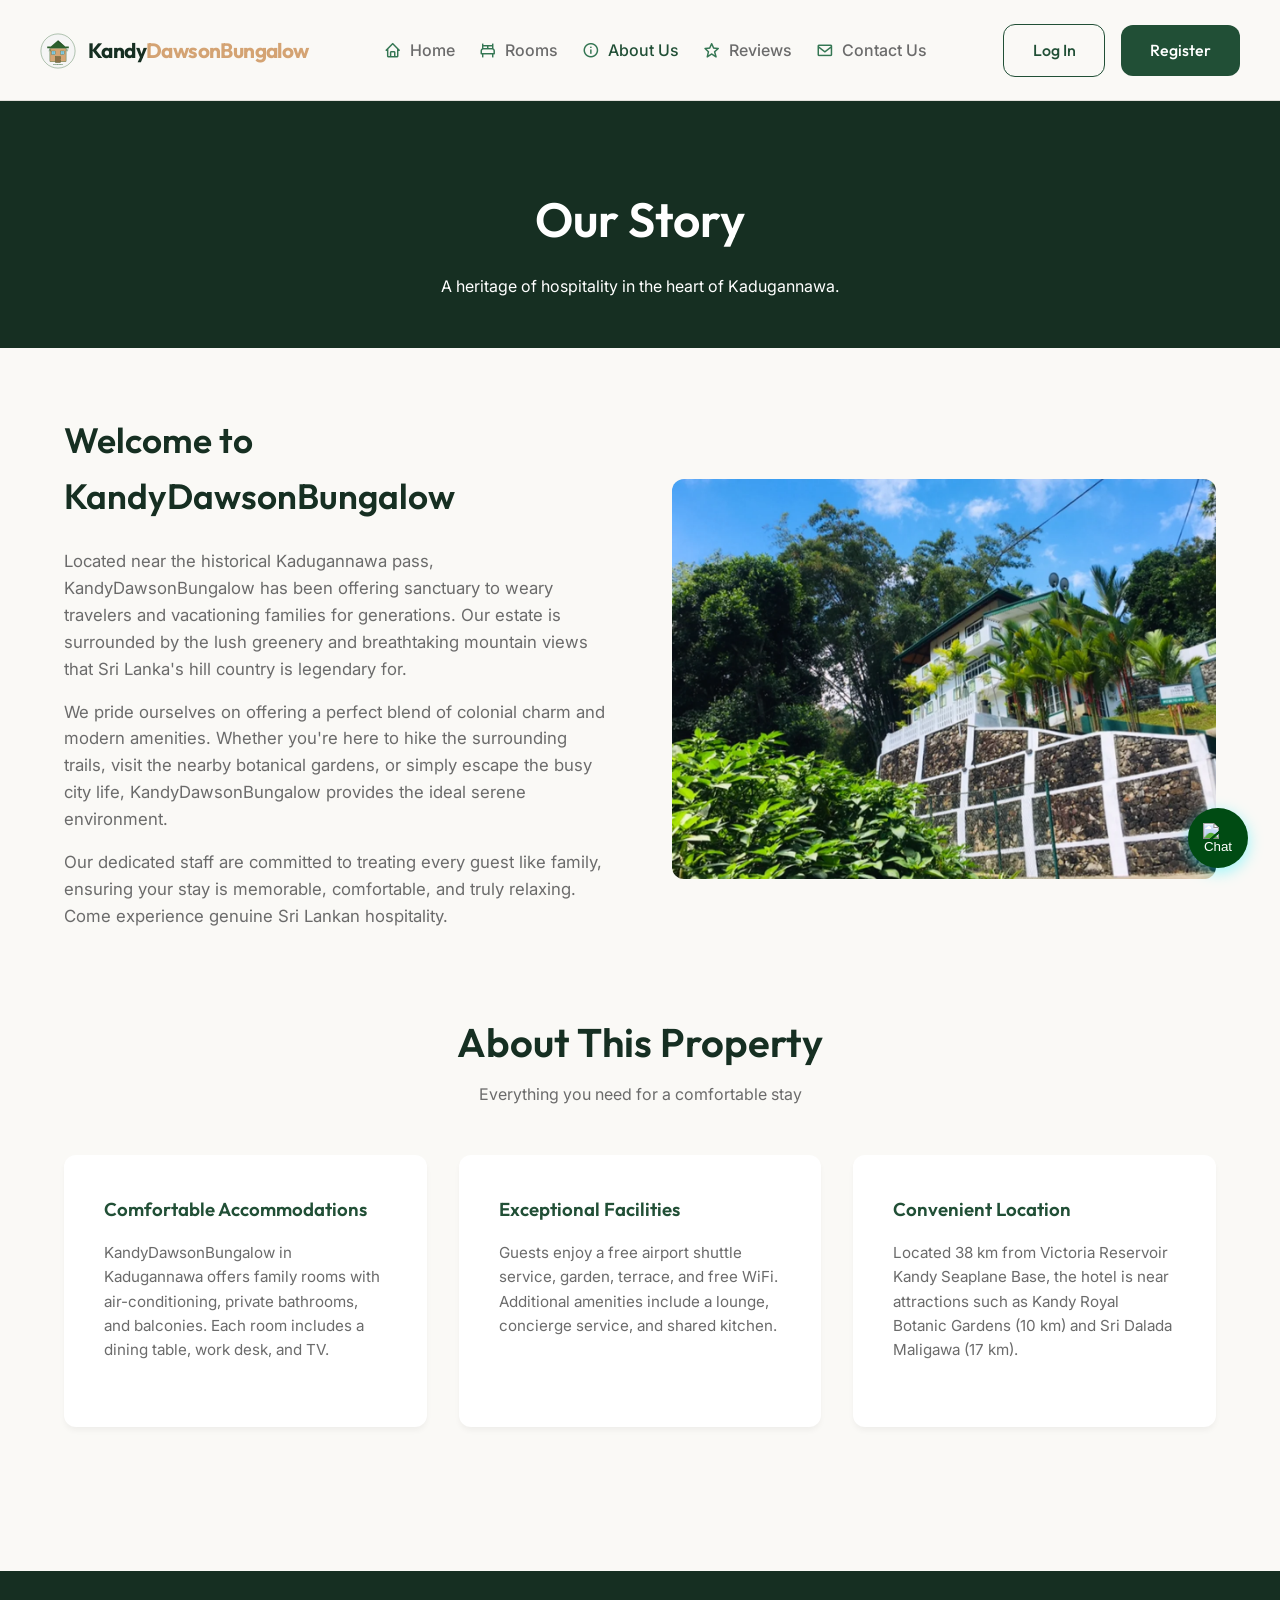
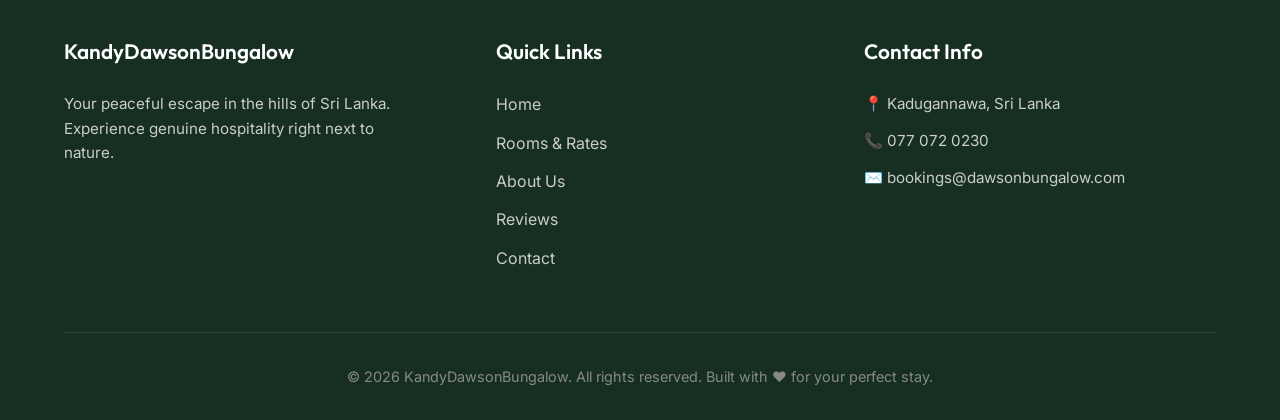
==== commit 766fc60c: "chatbot" ====
--- a/about.html
+++ b/about.html
@@ -6,6 +6,16 @@
     <title>About Us | KandyDawsonBungalow</title>
     <link rel="stylesheet" href="assets/css/styles.css">
     <link rel="icon" type="image/svg+xml" href="assets/images/logo.svg">
+
+    <link rel="stylesheet" href="assets/css/chatbot-modal.css">
+
+    <link rel="preconnect" href="https://fonts.googleapis.com">
+    <link rel="preconnect" href="https://fonts.gstatic.com" crossorigin>
+    <link href="https://fonts.googleapis.com/css2?family=Outfit:wght@300;400;500;600;700;800&display=swap" rel="stylesheet">
+    
+    
+    <link rel="stylesheet" href="https://cdnjs.cloudflare.com/ajax/libs/font-awesome/6.4.0/css/all.min.css">
+
     <style>
         .page-header {
             background-color: var(--primary-dark);
@@ -153,9 +163,22 @@
         </div>
     </footer>
 
+    <!-- Chatbot Widget -->
+<div class="chatbot-widget">
+    <button class="chat-toggle-btn" id="chat-toggle-btn" aria-label="Open chat">
+        <img src="https://cdn-icons-png.flaticon.com/512/4712/4712109.png" alt="Chat" width="30" height="30">
+    </button>
+</div>
 
 
+<div id="chatbot-modal">
+  <div class="chatbot-modal-content">
+    <button id="chatbot-close" aria-label="Close chat">&times;</button>
+  </div>
+</div>
+
     <script src="assets/js/custom-alert.js"></script>
+     <script src="assets/js/chatbot-modal.js"></script>
     <script src="assets/js/main.js"></script>
 </body>
 </html>
--- a/assets/css/styles.css
+++ b/assets/css/styles.css
@@ -168,38 +168,44 @@
   top: 0;
   z-index: 1000;
   width: 100%;
-  transition: all 0.4s cubic-bezier(0.4, 0, 0.2, 1);
+  margin: 0 auto;
+  transform: translateY(0) scaleX(1);
+  transform-origin: top center;
+  transition: transform 0.5s cubic-bezier(0.22, 1, 0.36, 1);
+  will-change: transform;
 }
 
 .site-header::before {
   content: '';
   position: absolute;
-  top: 0;
-  left: 0;
-  width: 100%;
-  height: 100%;
-  background-color: var(--bg-color);
+  inset: 0;
+  background: var(--bg-color);
   border-bottom: 1px solid var(--border-color);
   z-index: -1;
-  transition: all 0.4s cubic-bezier(0.4, 0, 0.2, 1);
-}
-
-/* Scrolled Sticky State - Premium Floating Oval/Pill Shape */
+  border-radius: 0;
+  box-shadow: 0 0 0 rgba(22, 47, 34, 0);
+  transition:
+    background-color 0.5s ease,
+    border-radius 0.5s cubic-bezier(0.22, 1, 0.36, 1),
+    backdrop-filter 0.5s ease,
+    border 0.5s ease,
+    box-shadow 0.5s ease;
+}
+
+/* Smooth Floating State */
 .site-header.scrolled {
-  top: 1rem;
-  width: 95%;
-  max-width: 2500px;
-  margin: 0 auto;
-  border-radius: 50px;
-  box-shadow: 0 10px 30px rgba(22, 47, 34, 0.12), 0 1px 8px rgba(0, 0, 0, 0.04);
+  transform: translateY(16px) scaleX(0.95);
 }
 
 .site-header.scrolled::before {
-  background-color: rgba(250, 249, 246, 0.85); /* Matches --bg-color #faf9f6 but translucent */
+  background-color: rgba(250, 249, 246, 0.85);
   backdrop-filter: blur(12px);
   -webkit-backdrop-filter: blur(12px);
-  border: 1px solid rgba(33, 79, 54, 0.15); /* Elegant warm green border */
+  border: 1px solid rgba(33, 79, 54, 0.15);
   border-radius: 50px;
+  box-shadow:
+    0 10px 30px rgba(22, 47, 34, 0.12),
+    0 1px 8px rgba(0, 0, 0, 0.04);
 }
 
 /* Navbar */
@@ -1577,4 +1583,257 @@
     padding: 2px 6px !important;
     font-size: 0.72rem !important;
   }
-}+}
+
+
+.chatbot-widget {
+    position: fixed;
+    bottom: 2rem;
+    right: 2rem;
+    z-index: 9999;
+    font-family: 'Outfit', sans-serif;
+}
+
+.chat-toggle-btn {
+    width: 60px;
+    height: 60px;
+    border-radius: 50%;
+    background: #004b13;
+    color: #fff;
+    border: none;
+    box-shadow: 0 4px 15px rgba(0, 240, 255, 0.4);
+    cursor: pointer;
+    display: flex;
+    justify-content: center;
+    align-items: center;
+    transition: all 0.3s ease;
+}
+
+.chat-toggle-btn:hover {
+    transform: scale(1.1);
+    box-shadow: 0 6px 20px rgba(1, 63, 10, 0.6);
+}
+
+.chat-container-wrapper {
+    position: absolute;
+    bottom: 80px;
+    right: 0;
+    width: 350px;
+    height: 500px;
+    max-height: 70vh;
+    animation: fadeInOp 0.3s ease-out;
+}
+
+@keyframes fadeInOp {
+    from { opacity: 0; transform: translateY(10px); }
+    to { opacity: 1; transform: translateY(0); }
+}
+
+.chat-container {
+    width: 100%;
+    height: 100%;
+    background: #FFFFFF;
+    border-radius: 20px;
+    box-shadow: 0 15px 30px rgba(0, 0, 0, 0.2);
+    display: flex;
+    flex-direction: column;
+    overflow: hidden;
+    color: #1F2937;
+}
+
+.chat-header {
+    background: #ffffff;
+    padding: 1rem;
+    display: flex;
+    align-items: center;
+    gap: 1rem;
+    border-bottom: 1px solid #E5E7EB;
+    position: relative;
+    box-shadow: 0 2px 4px rgba(0,0,0,0.05);
+}
+
+.bot-avatar {
+    width: 40px;
+    height: 40px;
+    border-radius: 50%;
+    background: #e0e7ff;
+    padding: 5px;
+    display: flex;
+    justify-content: center;
+    align-items: center;
+}
+
+.bot-avatar img {
+    width: 100%;
+    height: 100%;
+    object-fit: contain;
+}
+
+.header-info h1 {
+    font-size: 1.1rem;
+    font-weight: 600;
+    color: #1F2937;
+    margin: 0;
+}
+
+.header-info p {
+    font-size: 0.8rem;
+    color: #6B7280;
+    margin: 0;
+}
+
+#close-chat {
+    position: absolute;
+    right: 1rem;
+    top: 50%;
+    transform: translateY(-50%);
+    background: transparent;
+    border: none;
+    font-size: 1.2rem;
+    color: #9CA3AF;
+    cursor: pointer;
+    transition: color 0.2s;
+}
+
+#close-chat:hover {
+    color: #1F2937;
+}
+
+.chat-body {
+    flex: 1;
+    padding: 1rem;
+    overflow-y: auto;
+    display: flex;
+    flex-direction: column;
+    gap: 1rem;
+    background-color: #FAFAFA;
+}
+
+.message {
+    max-width: 85%;
+    padding: 0.8rem 1rem;
+    border-radius: 12px;
+    font-size: 0.9rem;
+    line-height: 1.4;
+    word-wrap: break-word;
+    margin: 0;
+}
+
+.bot-message {
+    align-self: flex-start;
+    background-color: #F3F4F6;
+    color: #1F2937;
+    border-bottom-left-radius: 4px;
+}
+
+.user-message {
+    align-self: flex-end;
+    background-color: #004b13;
+    color: #fcfcfc;
+    border-bottom-right-radius: 4px;
+    font-weight: 500;
+}
+
+.chat-footer {
+    padding: 1rem;
+    background: #ffffff;
+    border-top: 1px solid #E5E7EB;
+}
+
+#chat-form {
+    display: flex;
+    position: relative;
+}
+
+#user-input {
+    flex: 1;
+    padding: 0.8rem 1rem;
+    padding-right: 3rem;
+    border: 1px solid #E5E7EB;
+    border-radius: 20px;
+    font-size: 0.9rem;
+    color: #1F2937;
+    outline: none;
+    background: #F9FAFB;
+    transition: border-color 0.3s;
+}
+
+#user-input:focus {
+    border-color: #0a4702;
+    background: #ffffff;
+}
+
+#send-btn {
+    position: absolute;
+    right: 0.3rem;
+    top: 50%;
+    transform: translateY(-50%);
+    width: 32px;
+    height: 32px;
+    background: #002103;
+    color: #10172a;
+    border: none;
+    border-radius: 50%;
+    display: flex;
+    justify-content: center;
+    align-items: center;
+    cursor: pointer;
+    transition: transform 0.2s;
+}
+
+#send-btn svg {
+    width: 16px;
+    height: 16px;
+}
+
+#send-btn:hover {
+    transform: translateY(-50%) scale(1.05);
+}
+
+
+.typing-indicator {
+    display: flex;
+    gap: 4px;
+    padding: 0.8rem 1rem;
+    background-color: #F3F4F6;
+    border-radius: 12px;
+    border-bottom-left-radius: 4px;
+    width: fit-content;
+    align-items: center;
+    height: 38px;
+    display: none;
+}
+
+.typing-dot {
+    width: 6px;
+    height: 6px;
+    background-color: #9CA3AF;
+    border-radius: 50%;
+    animation: typing 1.4s infinite ease-in-out both;
+}
+
+.typing-dot:nth-child(1) { animation-delay: -0.32s; }
+.typing-dot:nth-child(2) { animation-delay: -0.16s; }
+
+@keyframes typing {
+    0%, 80%, 100% { transform: scale(0); }
+    40% { transform: scale(1); }
+}
+
+.chat-body::-webkit-scrollbar { width: 5px; }
+.chat-body::-webkit-scrollbar-track { background: transparent; }
+.chat-body::-webkit-scrollbar-thumb { background: #CBD5E1; border-radius: 10px; }
+
+
+@media screen and (max-width: 480px) {
+    .chatbot-widget {
+        bottom: 1rem;
+        right: 1rem;
+    }
+    .chat-container-wrapper {
+        bottom: 70px;
+        width: calc(100vw - 2rem);
+        right: 0;
+        height: 60vh;
+    }
+}
--- a/assets/css/chatbot-modal.css
+++ b/assets/css/chatbot-modal.css
@@ -0,0 +1,295 @@
+/* ==========================================================================
+   CHATBOT LAUNCHER
+   ========================================================================== */
+
+#chatbot-launcher {
+    position: fixed;
+    bottom: 24px;
+    right: 24px;
+    z-index: 9999;
+}
+
+#chatbot-launcher.hidden {
+    display: none;
+}
+
+#chatbot-launcher button {
+    width: 60px;
+    height: 60px;
+    border: none;
+    border-radius: 50%;
+    overflow: hidden;
+    background: linear-gradient(135deg, #214f36, #2b6f4b);
+    cursor: pointer;
+    box-shadow: 0 8px 24px rgba(33, 79, 54, 0.35);
+    transition: transform 0.25s cubic-bezier(0.175, 0.885, 0.32, 1.275), box-shadow 0.25s ease;
+    display: flex;
+    align-items: center;
+    justify-content: center;
+}
+
+#chatbot-launcher button:hover {
+    transform: scale(1.08);
+    box-shadow: 0 12px 28px rgba(33, 79, 54, 0.45);
+}
+
+#chatbot-launcher button:active {
+    transform: scale(0.95);
+}
+
+#chatbot-launcher img {
+    width: 55%;
+    height: 55%;
+    object-fit: contain;
+}
+
+
+/* ==========================================================================
+   MODAL / CONTAINER OVERLAY
+   ========================================================================== */
+
+#chatbot-modal {
+    position: fixed;
+    inset: 0;
+    display: flex;
+    justify-content: flex-end;
+    align-items: flex-end;
+    padding: 24px 24px 100px 24px;
+    background: transparent;
+    z-index: 9998;
+    opacity: 0;
+    visibility: hidden;
+    pointer-events: none;
+    transition: opacity 0.25s ease, visibility 0.25s ease;
+}
+
+#chatbot-modal.show {
+    opacity: 1;
+    visibility: visible;
+    pointer-events: auto;
+}
+
+
+/* ==========================================================================
+   CHAT WINDOW CONTAINER (CLEANED EXPLICIT FLEX)
+   ========================================================================== */
+
+.chatbot-modal-content {
+    width: 340px;
+    height: 430px; 
+    background: #ffffff;
+    border-radius: 24px;
+    overflow: hidden; 
+    display: flex;
+    flex-direction: column;
+    position: relative;
+    box-shadow: 0 14px 35px rgba(0,0,0,.18);
+    transform: translateY(20px) scale(0.95);
+    transition: transform 0.3s cubic-bezier(0.165, 0.84, 0.44, 1);
+}
+
+.chat-container {
+    flex: 1 1 auto;
+    display: flex;
+    flex-direction: column;
+    min-height: 0;
+    overflow: hidden;
+}
+
+#chatbot-modal.show .chatbot-modal-content {
+    transform: translateY(0) scale(1);
+}
+
+
+/* ==========================================================================
+   CLOSE BUTTON
+   ========================================================================== */
+
+#chatbot-close {
+    position: absolute;
+    top: 16px;
+    right: 15px;
+    width: 22px;
+    height: 22px;
+    border: none;
+    border-radius: 50%;
+    background: rgba(0, 0, 0, 0.05);
+    color: #1a3a28;
+    font-size: 18px;
+    line-height: 1;
+    cursor: pointer;
+    z-index: 20;
+    display: flex;
+    align-items: center;
+    justify-content: center;
+    transition: background 0.2s ease, transform 0.2s ease;
+}
+
+#chatbot-close:hover {
+    background: rgba(0, 0, 0, 0.1);
+    transform: rotate(90deg);
+}
+
+
+/* ==========================================================================
+   HEADER
+   ========================================================================== */
+
+.chat-header {
+    background: #ffffff;
+    color: #214f36; 
+    border-bottom: 1px solid #f0f4f1;
+    min-height: 76px;
+    padding: 18px 20px;
+    display: flex;
+    align-items: center;
+    gap: 14px;
+    box-sizing: border-box;
+    flex-shrink: 0;
+}
+
+.bot-avatar {
+    width: 52px;
+    height: 42px;
+    border-radius: 50%;
+    overflow: hidden;
+    background: #eaf2ee;
+    display: flex;
+    align-items: center;
+    justify-content: center;
+}
+
+.bot-avatar img {
+    width: 100%;
+    height: 100%;
+    object-fit: cover;
+}
+
+.header-info {
+    display: flex;
+    flex-direction: column;
+}
+
+.header-info h1 {
+    margin: 0;
+    font-size: 15px;
+    font-weight: 600;
+    color: #1a3a28;
+    line-height: 1.2;
+}
+
+.header-info p {
+    margin: 4px 0 0 0;
+    font-size: 12px;
+    color: #60786a;
+}
+
+
+/* ==========================================================================
+   CHAT BODY (scrollable message area)
+   ========================================================================== */
+.chat-body {
+    flex: 1 1 auto;          /* take up all remaining space */
+    overflow-y: auto;        /* scroll instead of overflow */
+    padding: 12px 16px;      /* breathing room around messages */
+    box-sizing: border-box;
+    background: #f8faf9;     /* optional subtle background */
+}
+
+
+
+
+/* ==========================================================================
+   FOOTER & INPUTS
+   ========================================================================== */
+
+.chat-footer {
+    padding: 14px 16px;
+    border-top: 1px solid #f0f4f1;
+    background: #ffffff;
+    flex-shrink: 0;
+}
+
+#chat-form {
+    display: grid;
+    grid-template-columns: 1fr 38px 38px;
+    align-items: center;
+    gap: 8px;
+    width: 100%;
+}
+
+#user-input {
+    width: 100%;
+    min-width: 0;
+    height: 38px;
+    border: 1px solid #e0e6e2;
+    border-radius: 20px;
+    padding: 0 16px;
+    font-size: 13px;
+    color: #2d3732;
+    outline: none;
+    box-sizing: border-box;
+    background: #f8faf9;
+    transition: border-color 0.2s ease, background 0.2s ease;
+}
+
+#user-input::placeholder {
+    color: #90a498;
+}
+
+#user-input:focus {
+    border-color: #214f36;
+    background: #ffffff;
+}
+
+/* BUTTONS (MIC & SEND) */
+
+#mic-btn,
+#send-btn {
+    width: 38px;
+    height: 38px;
+    padding: 0;
+    margin: 0;
+    border: none;
+    border-radius: 50%;
+    background: #214f36;
+    color: #ffffff;
+    cursor: pointer;
+    display: flex;
+    justify-content: center;
+    align-items: center;
+    box-sizing: border-box;
+    flex: none;
+    transition: background 0.2s ease, transform 0.1s ease;
+}
+
+#mic-btn {
+    background: #eaf2ee;
+    color: #214f36;
+}
+
+#mic-btn:hover {
+    background: #dbeae2;
+}
+
+#send-btn:hover {
+    background: #183b28;
+}
+
+#mic-btn:active,
+#send-btn:active {
+    transform: scale(0.92);
+}
+
+#mic-btn svg,
+#send-btn svg {
+    width: 16px;
+    height: 16px;
+    display: block;
+    fill: currentColor;
+}
+
+#mic-btn svg path,
+#send-btn svg path {
+    vector-effect: non-scaling-stroke;
+}
